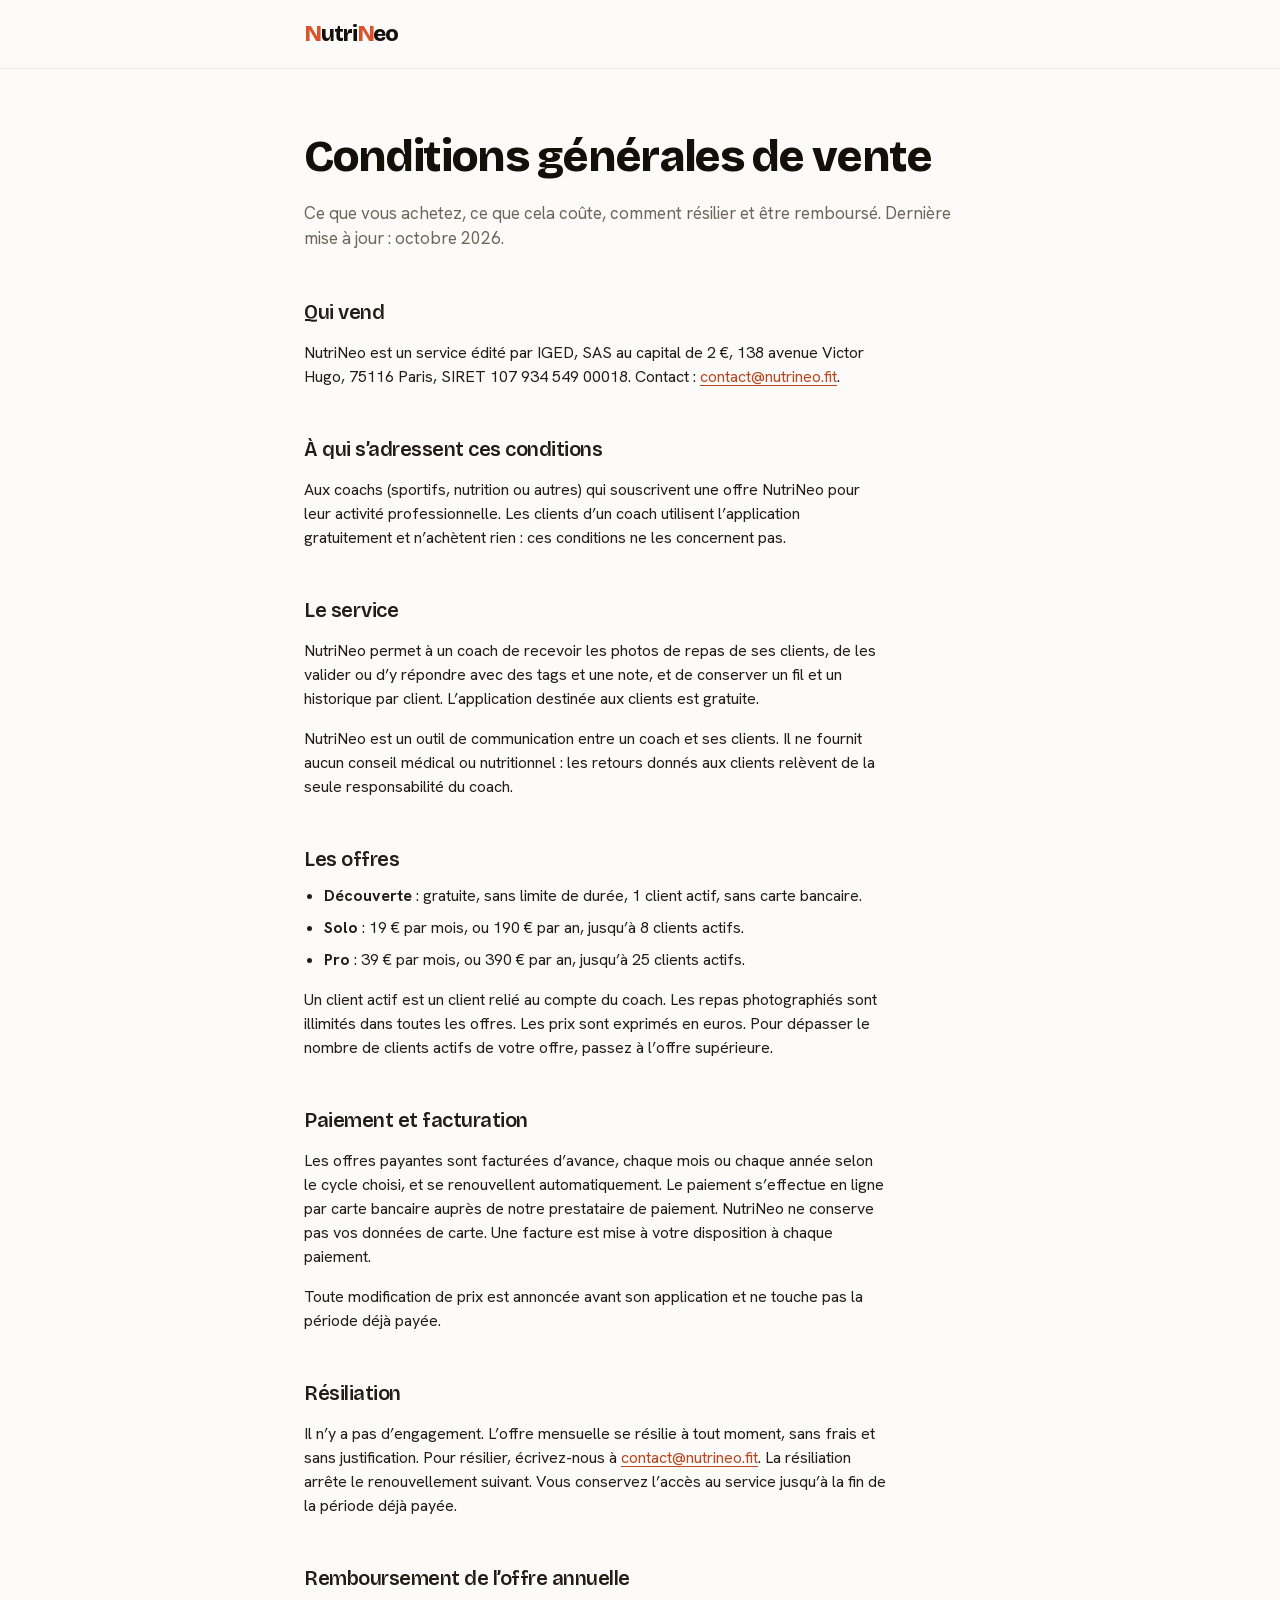
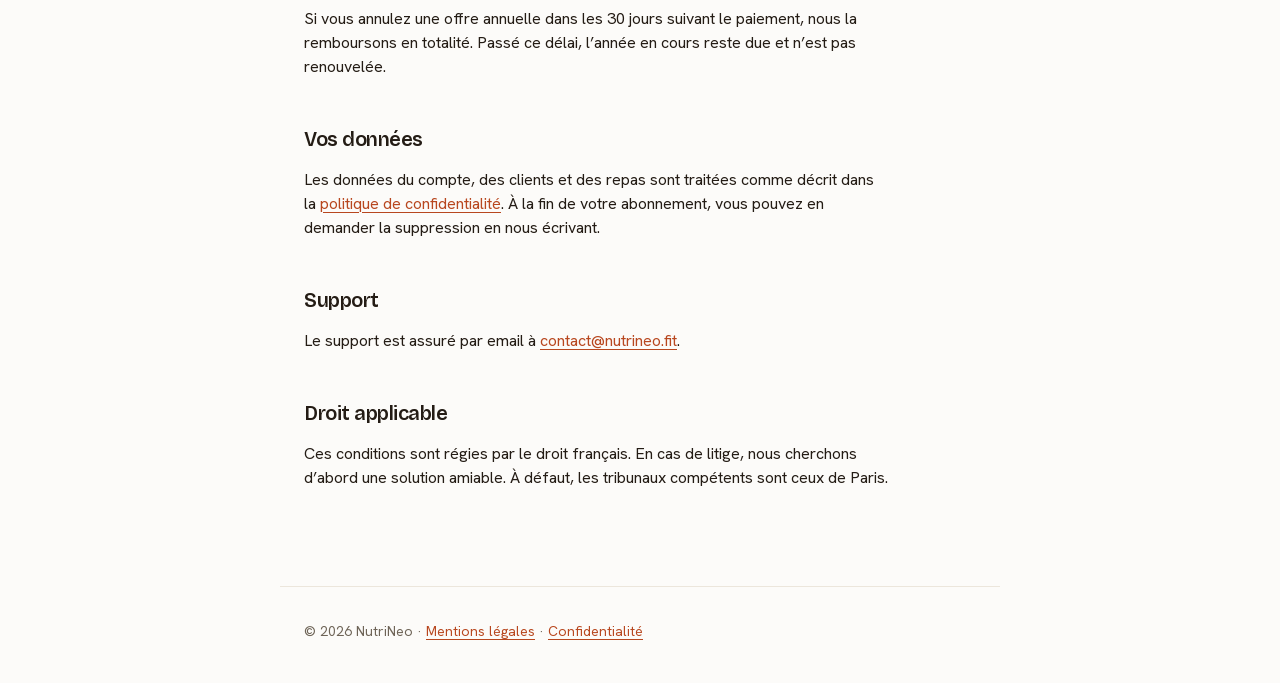
==== cgv/index.html @ e2a596f2 "Adresse contact@nutrineo.fit, CGV, SEO et aperçu de partage - Remplace l'adresse Yahoo par contact@n" ====
<!DOCTYPE html>
<html lang="fr">
<head>
<meta charset="UTF-8" />
<meta name="viewport" content="width=device-width, initial-scale=1" />
<title>Conditions générales de vente · NutriNeo</title>
<meta name="description" content="Conditions générales de vente de NutriNeo : offres, prix, facturation, résiliation et remboursement." />
<link rel="canonical" href="https://nutrineo.fit/cgv/" />
<link rel="icon" type="image/png" href="/assets/favicon.png" />
<link rel="stylesheet" href="/styles.css" />
<link rel="stylesheet" href="/legal.css" />
</head>
<body>

<nav class="legal-nav">
  <div class="legal-container">
    <a class="wordmark" href="/"><em>N</em>utri<em>N</em>eo</a>
  </div>
</nav>

<main class="legal-container legal">
  <h1>Conditions générales de vente</h1>
  <p class="legal-lede">Ce que vous achetez, ce que cela coûte, comment résilier et être remboursé. Dernière mise à jour : octobre 2026.</p>

  <h2>Qui vend</h2>
  <p>NutriNeo est un service édité par IGED, SAS au capital de 2 €, 138 avenue Victor Hugo, 75116 Paris, SIRET 107 934 549 00018. Contact : <a href="mailto:contact@nutrineo.fit">contact@nutrineo.fit</a>.</p>

  <h2>À qui s’adressent ces conditions</h2>
  <p>Aux coachs (sportifs, nutrition ou autres) qui souscrivent une offre NutriNeo pour leur activité professionnelle. Les clients d’un coach utilisent l’application gratuitement et n’achètent rien : ces conditions ne les concernent pas.</p>

  <h2>Le service</h2>
  <p>NutriNeo permet à un coach de recevoir les photos de repas de ses clients, de les valider ou d’y répondre avec des tags et une note, et de conserver un fil et un historique par client. L’application destinée aux clients est gratuite.</p>
  <p>NutriNeo est un outil de communication entre un coach et ses clients. Il ne fournit aucun conseil médical ou nutritionnel : les retours donnés aux clients relèvent de la seule responsabilité du coach.</p>

  <h2>Les offres</h2>
  <ul>
    <li><strong>Découverte</strong> : gratuite, sans limite de durée, 1 client actif, sans carte bancaire.</li>
    <li><strong>Solo</strong> : 19 € par mois, ou 190 € par an, jusqu’à 8 clients actifs.</li>
    <li><strong>Pro</strong> : 39 € par mois, ou 390 € par an, jusqu’à 25 clients actifs.</li>
  </ul>
  <p>Un client actif est un client relié au compte du coach. Les repas photographiés sont illimités dans toutes les offres. Les prix sont exprimés en euros. Pour dépasser le nombre de clients actifs de votre offre, passez à l’offre supérieure.</p>

  <h2>Paiement et facturation</h2>
  <p>Les offres payantes sont facturées d’avance, chaque mois ou chaque année selon le cycle choisi, et se renouvellent automatiquement. Le paiement s’effectue en ligne par carte bancaire auprès de notre prestataire de paiement. NutriNeo ne conserve pas vos données de carte. Une facture est mise à votre disposition à chaque paiement.</p>
  <p>Toute modification de prix est annoncée avant son application et ne touche pas la période déjà payée.</p>

  <h2>Résiliation</h2>
  <p>Il n’y a pas d’engagement. L’offre mensuelle se résilie à tout moment, sans frais et sans justification. Pour résilier, écrivez-nous à <a href="mailto:contact@nutrineo.fit">contact@nutrineo.fit</a>. La résiliation arrête le renouvellement suivant. Vous conservez l’accès au service jusqu’à la fin de la période déjà payée.</p>

  <h2>Remboursement de l’offre annuelle</h2>
  <p>Si vous annulez une offre annuelle dans les 30 jours suivant le paiement, nous la remboursons en totalité. Passé ce délai, l’année en cours reste due et n’est pas renouvelée.</p>

  <h2>Vos données</h2>
  <p>Les données du compte, des clients et des repas sont traitées comme décrit dans la <a href="/confidentialite/">politique de confidentialité</a>. À la fin de votre abonnement, vous pouvez en demander la suppression en nous écrivant.</p>

  <h2>Support</h2>
  <p>Le support est assuré par email à <a href="mailto:contact@nutrineo.fit">contact@nutrineo.fit</a>.</p>

  <h2>Droit applicable</h2>
  <p>Ces conditions sont régies par le droit français. En cas de litige, nous cherchons d’abord une solution amiable. À défaut, les tribunaux compétents sont ceux de Paris.</p>
</main>

<footer class="legal-container legal-footer">
  <p>© 2026 NutriNeo · <a href="/mentions-legales/">Mentions légales</a> · <a href="/confidentialite/">Confidentialité</a></p>
</footer>

</body>
</html>
---- styles.css ----
/* ──────────────────────────────────────────────────────────────
   NutriNeo Design System · global entry point
   Consumers link THIS file only. Import list · no rules here.
   ────────────────────────────────────────────────────────────── */
@import url('./tokens/fonts.css');
@import url('./tokens/colors.css');
@import url('./tokens/semantic.css');
@import url('./tokens/typography.css');
@import url('./tokens/spacing.css');
@import url('./tokens/radius.css');
@import url('./tokens/shadows.css');
---- legal.css ----
/* Legal pages (mentions légales, confidentialité) · plain editorial reading layout */
*, *::before, *::after { box-sizing: border-box; }
body {
  margin: 0;
  background: var(--surface-canvas);
  color: var(--text-primary);
  font: var(--weight-regular) var(--text-body)/var(--leading-body) var(--font-sans);
  -webkit-font-smoothing: antialiased;
}
a { color: var(--terracotta-700); text-underline-offset: 3px; text-decoration-thickness: 1px; }
a:hover { text-decoration-thickness: 2px; }
.legal-container { max-width: 720px; margin: 0 auto; padding: 0 var(--space-6); }

.legal-nav { border-bottom: 1px solid var(--border-default); }
.legal-nav .legal-container { height: 68px; display: flex; align-items: center; }
.wordmark {
  font: var(--weight-extrabold) 22px/1 var(--font-display);
  letter-spacing: -1.1px;
  color: var(--text-strong);
  text-decoration: none;
}
.wordmark em { font-style: normal; color: var(--terracotta-800); }

.legal { padding-block: var(--space-16) var(--space-20); }
.legal h1 {
  margin: 0;
  font: var(--weight-extrabold) clamp(32px, 4.4vw, 44px)/1.08 var(--font-display);
  letter-spacing: -0.03em;
  color: var(--text-strong);
}
.legal-lede { margin-top: var(--space-5); font-size: var(--text-h4); line-height: 1.5; color: var(--text-secondary); }
.legal h2 {
  margin: var(--space-12) 0 var(--space-3);
  font: var(--weight-semibold) var(--text-h3)/var(--leading-h3) var(--font-display);
  letter-spacing: var(--tracking-h3);
}
.legal p, .legal li { max-width: 65ch; }
.legal p + p { margin-top: var(--space-3); }
.legal ul { margin: 0; padding-left: var(--space-5); display: grid; gap: var(--space-2); }
.legal mark { background: var(--accent-amber-light); color: var(--accent-amber-dark); padding: 0 4px; }

.legal-footer { padding-block: var(--space-8) var(--space-10); border-top: 1px solid var(--border-default); }
.legal-footer p { margin: 0; font-size: var(--text-small); color: var(--text-secondary); }

:focus-visible { outline: 2px solid var(--color-primary); outline-offset: 3px; border-radius: 4px; }
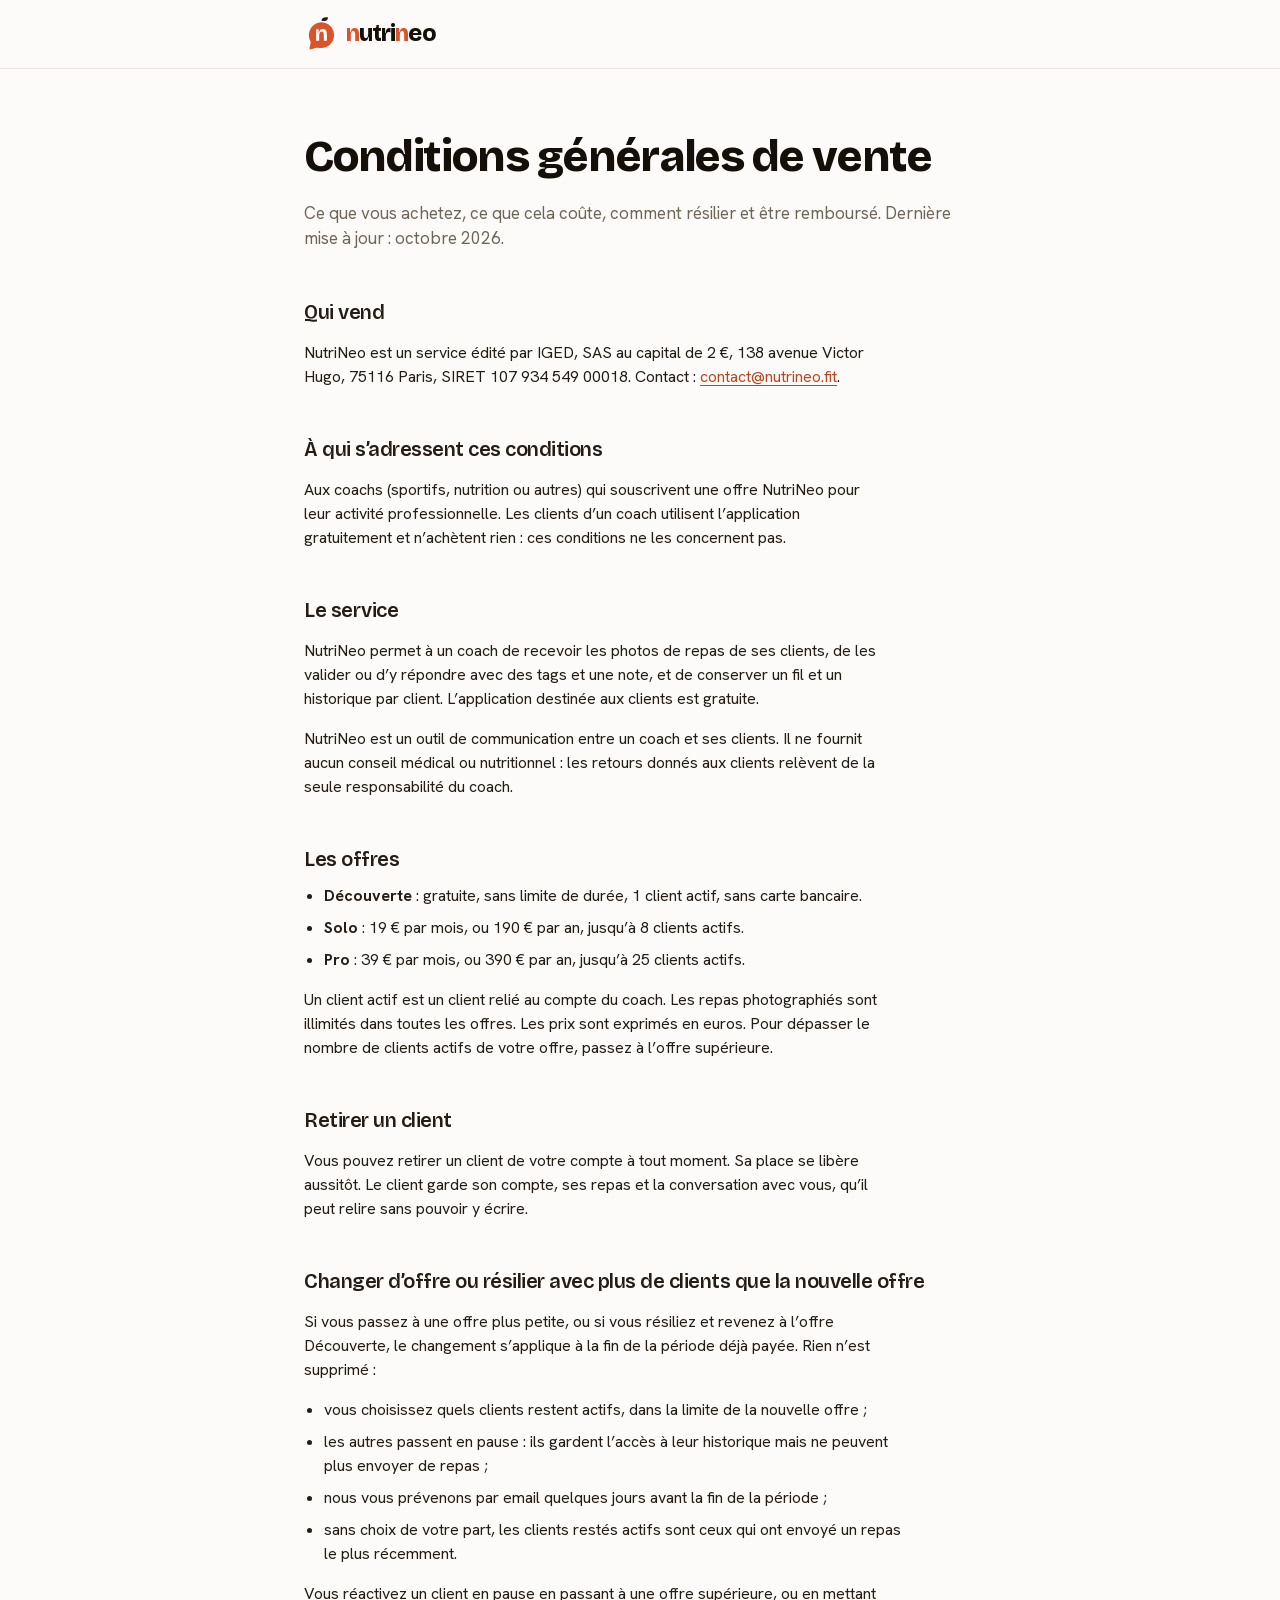
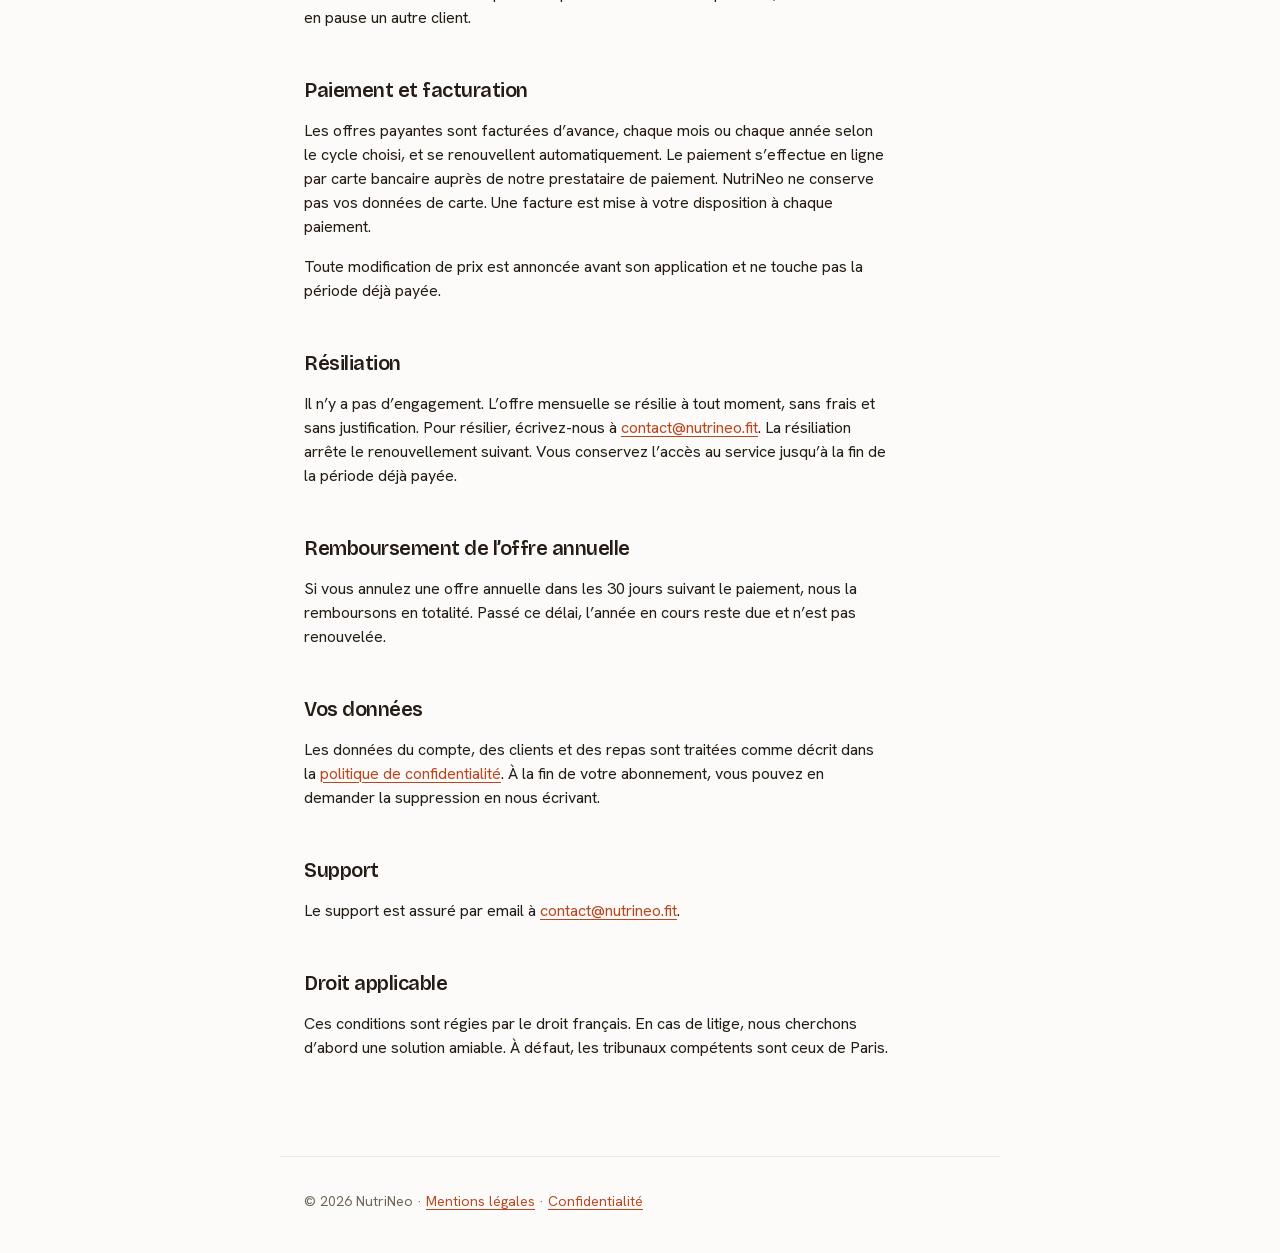
==== commit de10f247: "Nouveau logo : bulle-pomme, wordmark en minuscules, favicon et image de partage Co-Authored-By: Clau" ====
--- a/cgv/index.html
+++ b/cgv/index.html
@@ -6,7 +6,10 @@
 <title>Conditions générales de vente · NutriNeo</title>
 <meta name="description" content="Conditions générales de vente de NutriNeo : offres, prix, facturation, résiliation et remboursement." />
 <link rel="canonical" href="https://nutrineo.fit/cgv/" />
-<link rel="icon" type="image/png" href="/assets/favicon.png" />
+<link rel="icon" type="image/svg+xml" href="/assets/favicon.svg" />
+<link rel="icon" type="image/png" sizes="48x48" href="/assets/favicon.png" />
+<link rel="alternate icon" href="/favicon.ico" sizes="any" />
+<link rel="apple-touch-icon" href="/assets/apple-touch-icon.png" />
 <link rel="stylesheet" href="/styles.css" />
 <link rel="stylesheet" href="/legal.css" />
 </head>
@@ -14,7 +17,7 @@
 
 <nav class="legal-nav">
   <div class="legal-container">
-    <a class="wordmark" href="/"><em>N</em>utri<em>N</em>eo</a>
+    <a class="wordmark" href="/"><img class="wordmark-mark" src="/assets/symbol.svg" alt="" width="32" height="32" /><em>n</em>utri<em>n</em>eo</a>
   </div>
 </nav>
 
@@ -39,6 +42,19 @@
     <li><strong>Pro</strong> : 39 € par mois, ou 390 € par an, jusqu’à 25 clients actifs.</li>
   </ul>
   <p>Un client actif est un client relié au compte du coach. Les repas photographiés sont illimités dans toutes les offres. Les prix sont exprimés en euros. Pour dépasser le nombre de clients actifs de votre offre, passez à l’offre supérieure.</p>
+
+  <h2>Retirer un client</h2>
+  <p>Vous pouvez retirer un client de votre compte à tout moment. Sa place se libère aussitôt. Le client garde son compte, ses repas et la conversation avec vous, qu’il peut relire sans pouvoir y écrire.</p>
+
+  <h2>Changer d’offre ou résilier avec plus de clients que la nouvelle offre</h2>
+  <p>Si vous passez à une offre plus petite, ou si vous résiliez et revenez à l’offre Découverte, le changement s’applique à la fin de la période déjà payée. Rien n’est supprimé :</p>
+  <ul>
+    <li>vous choisissez quels clients restent actifs, dans la limite de la nouvelle offre ;</li>
+    <li>les autres passent en pause : ils gardent l’accès à leur historique mais ne peuvent plus envoyer de repas ;</li>
+    <li>nous vous prévenons par email quelques jours avant la fin de la période ;</li>
+    <li>sans choix de votre part, les clients restés actifs sont ceux qui ont envoyé un repas le plus récemment.</li>
+  </ul>
+  <p>Vous réactivez un client en pause en passant à une offre supérieure, ou en mettant en pause un autre client.</p>
 
   <h2>Paiement et facturation</h2>
   <p>Les offres payantes sont facturées d’avance, chaque mois ou chaque année selon le cycle choisi, et se renouvellent automatiquement. Le paiement s’effectue en ligne par carte bancaire auprès de notre prestataire de paiement. NutriNeo ne conserve pas vos données de carte. Une facture est mise à votre disposition à chaque paiement.</p>
--- a/legal.css
+++ b/legal.css
@@ -14,12 +14,14 @@
 .legal-nav { border-bottom: 1px solid var(--border-default); }
 .legal-nav .legal-container { height: 68px; display: flex; align-items: center; }
 .wordmark {
-  font: var(--weight-extrabold) 22px/1 var(--font-display);
-  letter-spacing: -1.1px;
+  font: var(--weight-extrabold) 23.5px/1 var(--font-display);
+  letter-spacing: -0.9px;
   color: var(--text-strong);
   text-decoration: none;
 }
 .wordmark em { font-style: normal; color: var(--terracotta-800); }
+.wordmark-mark { height: 1.5em; width: auto; margin-right: .28em; flex: none; }
+.wordmark { display: inline-flex; align-items: center; }
 
 .legal { padding-block: var(--space-16) var(--space-20); }
 .legal h1 {
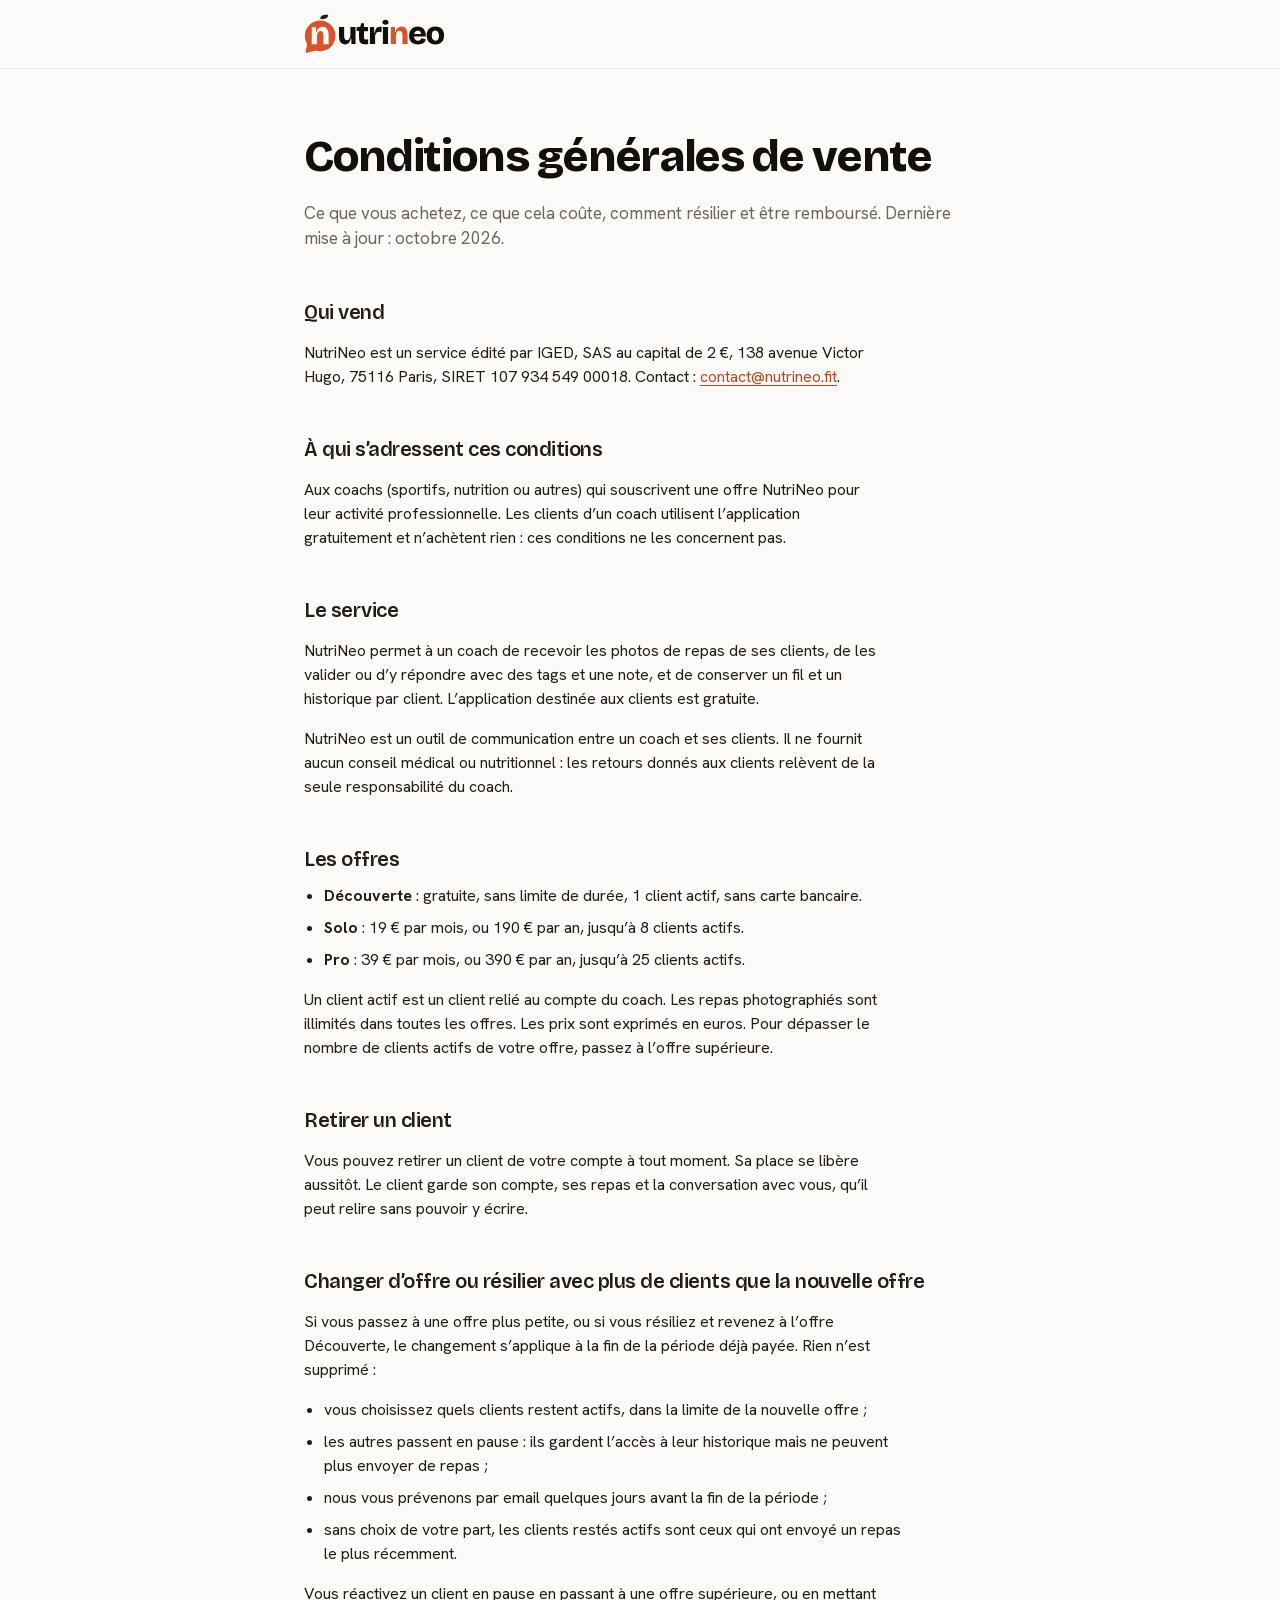
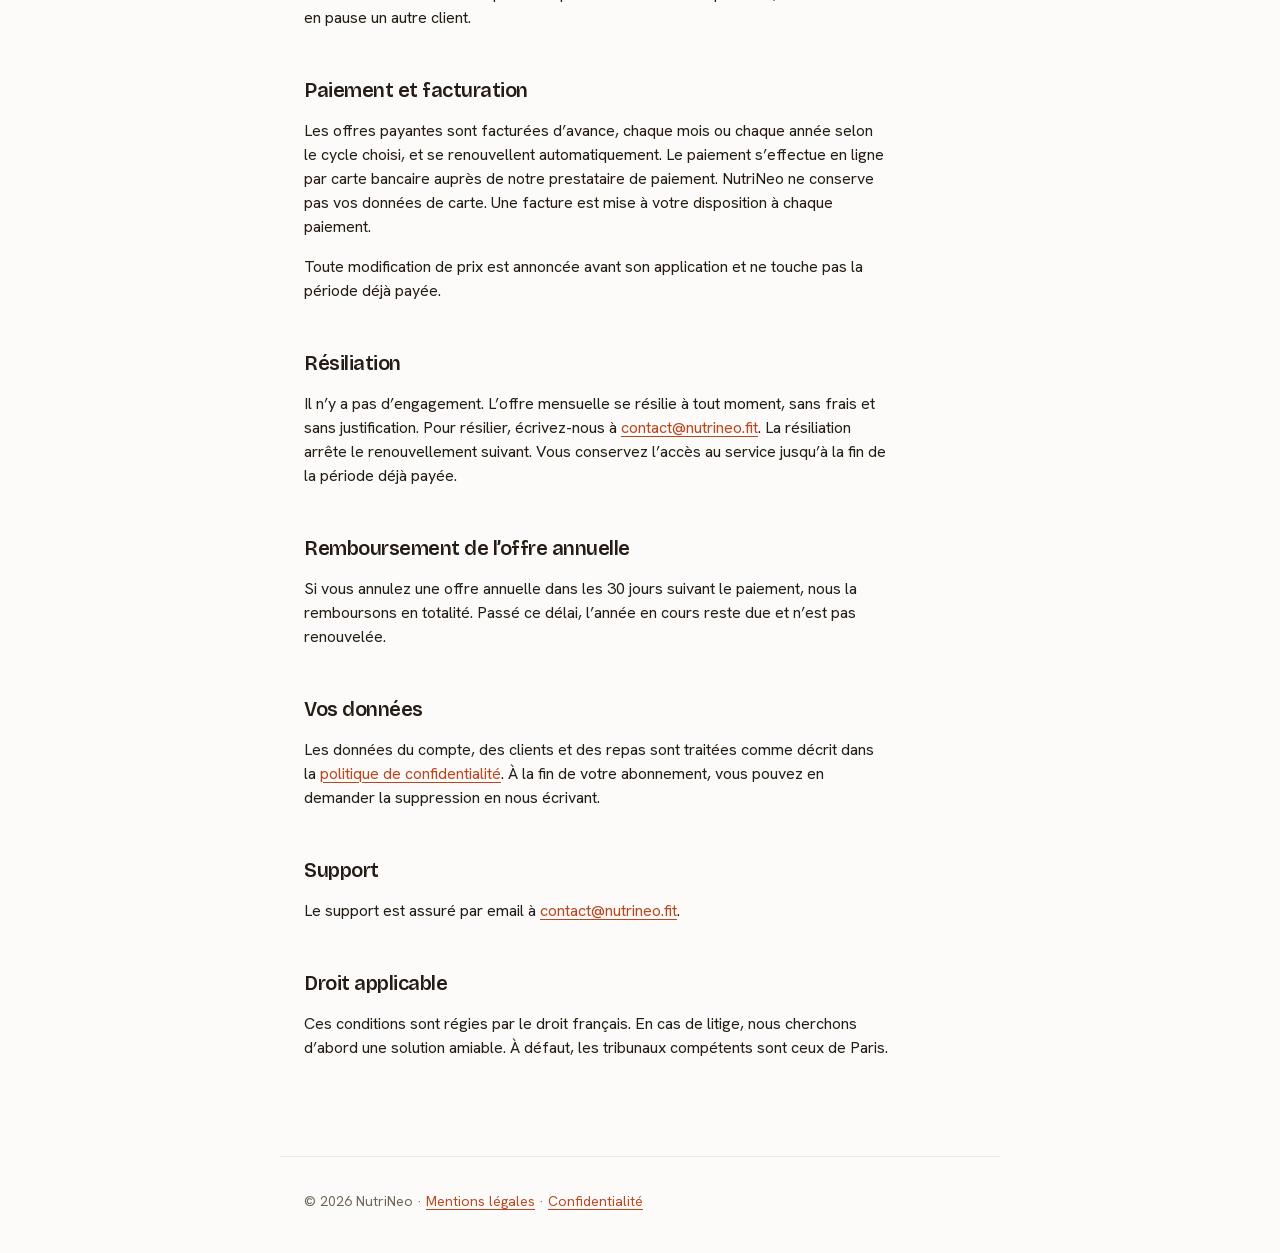
==== commit 91f98349: "Logo en lettre : le symbole remplace le premier n du wordmark Co-Authored-By: Claude Sonnet 5.5 <nor" ====
--- a/cgv/index.html
+++ b/cgv/index.html
@@ -17,7 +17,7 @@
 
 <nav class="legal-nav">
   <div class="legal-container">
-    <a class="wordmark" href="/"><img class="wordmark-mark" src="/assets/symbol.svg" alt="" width="32" height="32" /><em>n</em>utri<em>n</em>eo</a>
+    <a class="wordmark" href="/"><img class="wordmark-img" src="/assets/logo.svg" alt="NutriNeo" width="142" height="40" /></a>
   </div>
 </nav>
 
--- a/legal.css
+++ b/legal.css
@@ -20,7 +20,7 @@
   text-decoration: none;
 }
 .wordmark em { font-style: normal; color: var(--terracotta-800); }
-.wordmark-mark { height: 1.5em; width: auto; margin-right: .28em; flex: none; }
+.wordmark-img { display: block; height: 40px; width: auto; }
 .wordmark { display: inline-flex; align-items: center; }
 
 .legal { padding-block: var(--space-16) var(--space-20); }
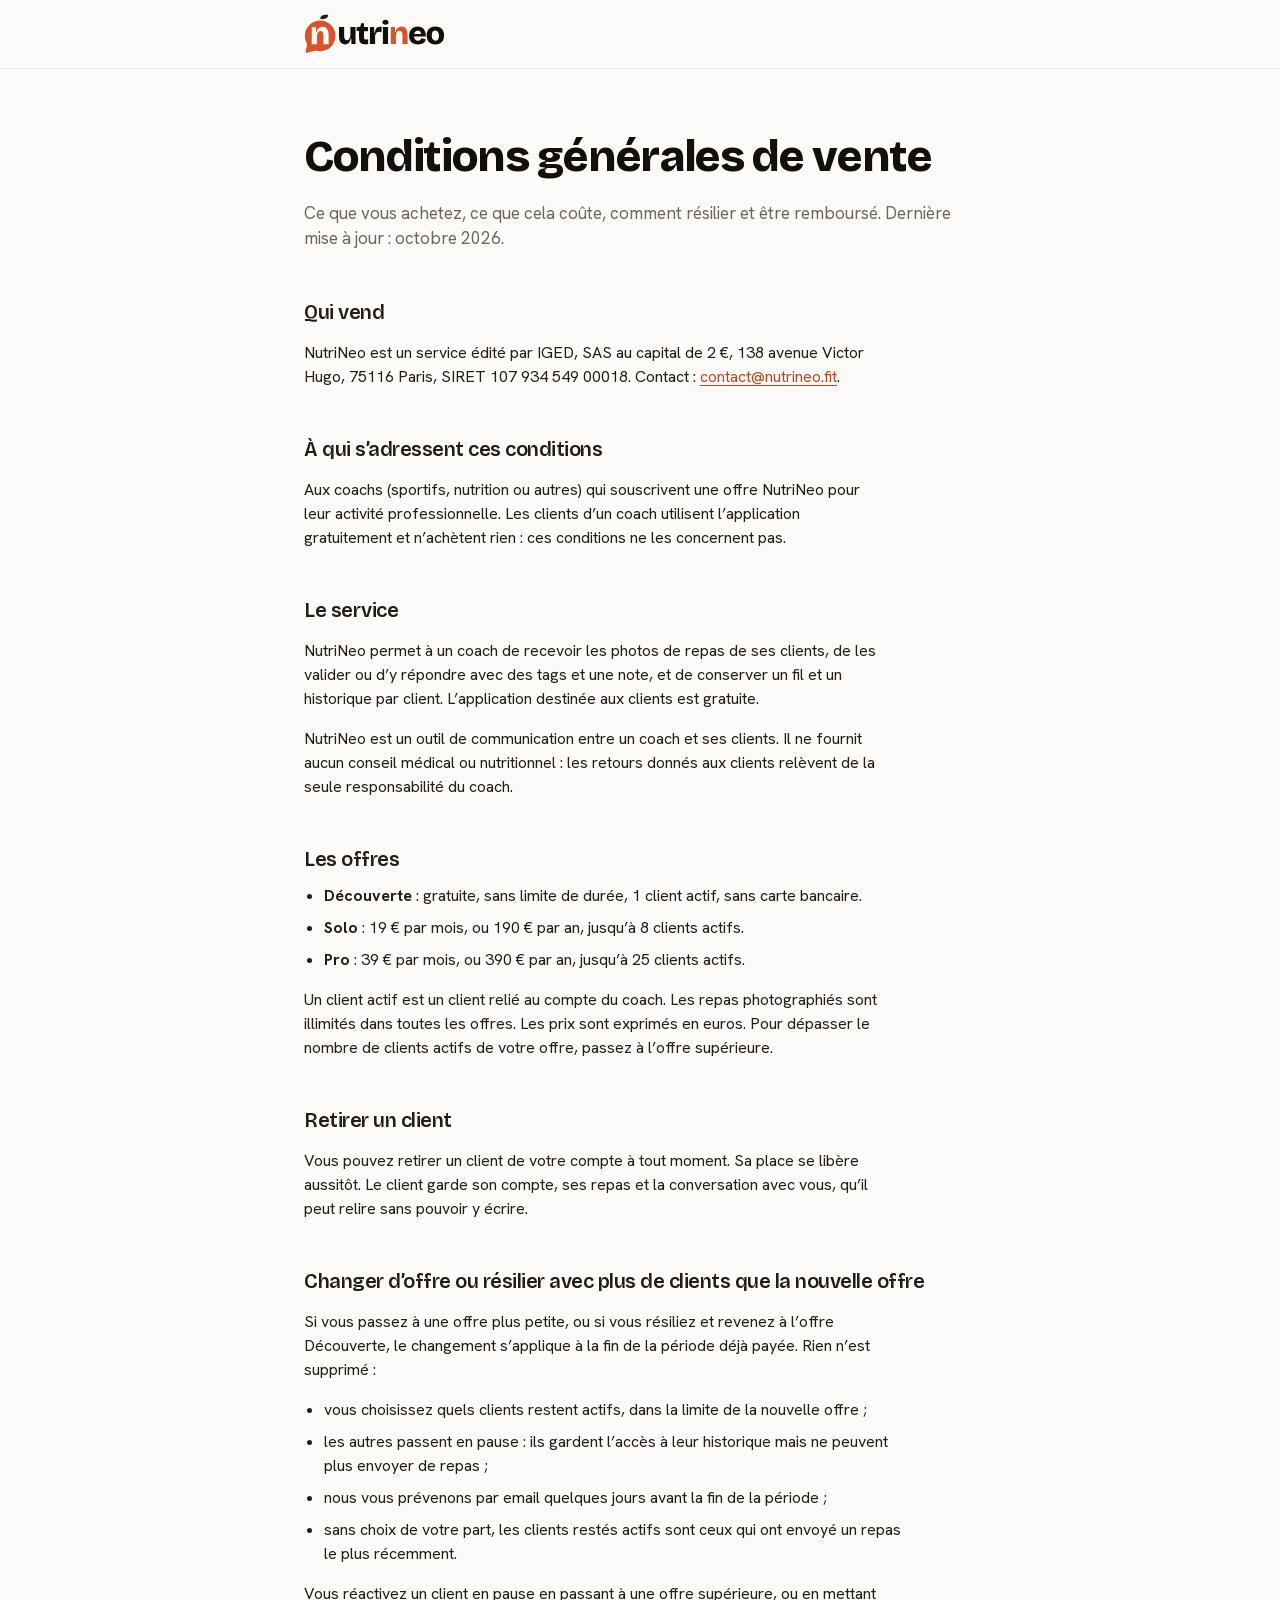
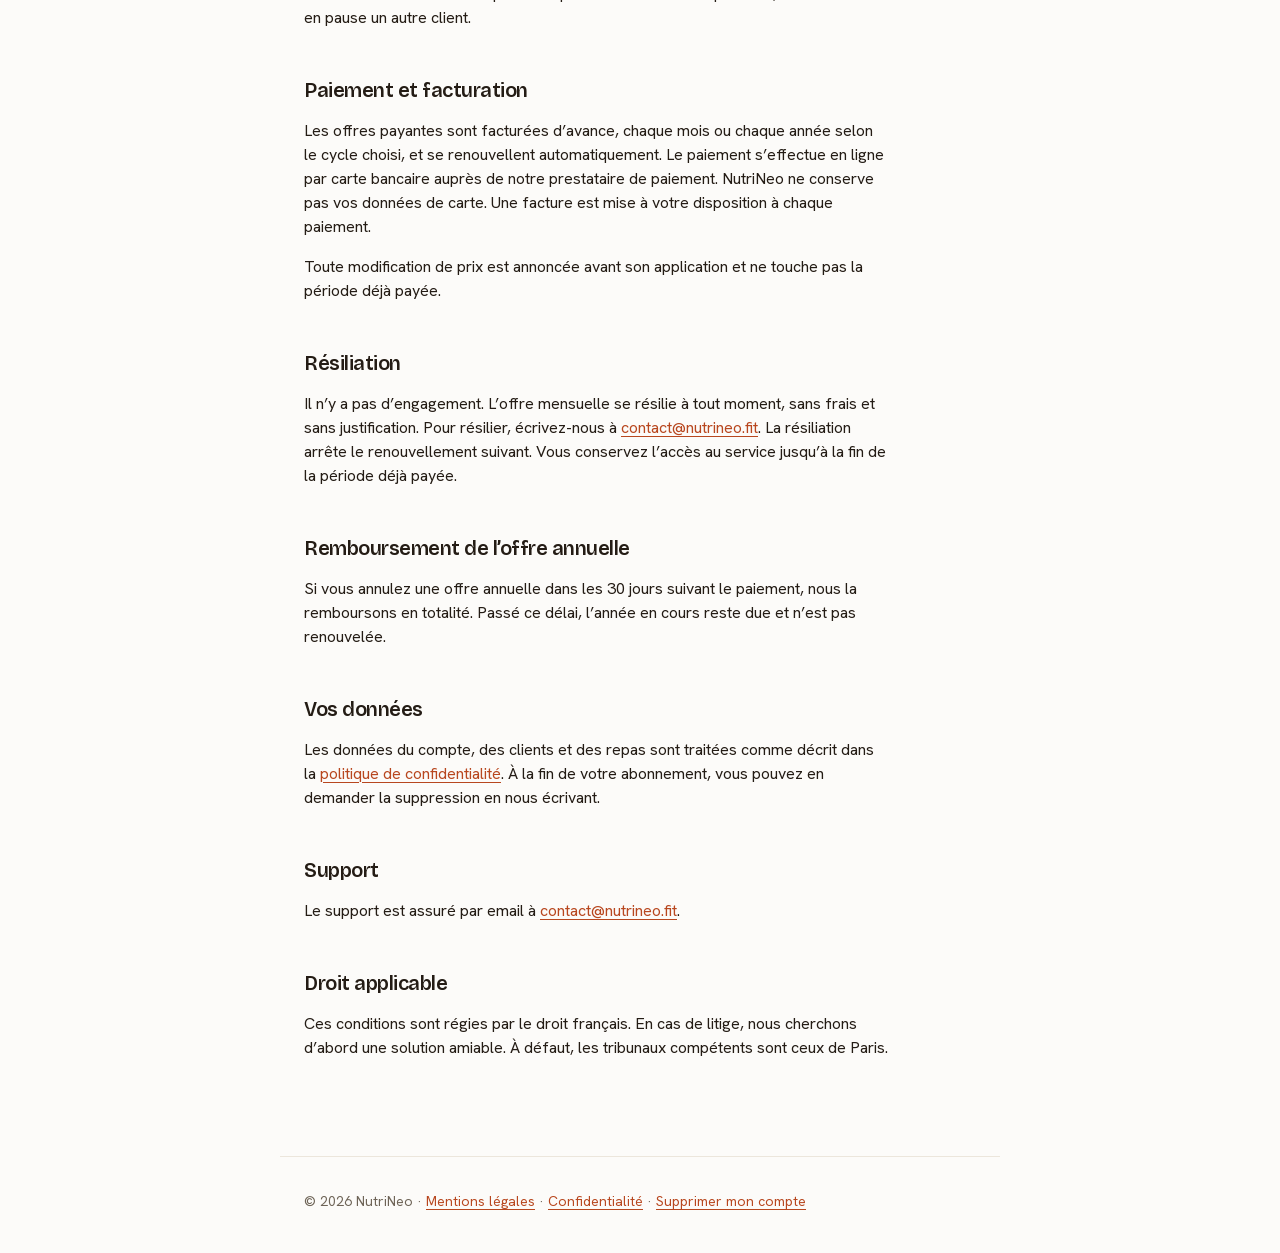
==== commit ed478c71: "Page de suppression de compte (URL exigée par Google Play) Connexion Firebase puis DELETE /api/auth/" ====
--- a/cgv/index.html
+++ b/cgv/index.html
@@ -77,7 +77,7 @@
 </main>
 
 <footer class="legal-container legal-footer">
-  <p>© 2026 NutriNeo · <a href="/mentions-legales/">Mentions légales</a> · <a href="/confidentialite/">Confidentialité</a></p>
+  <p>© 2026 NutriNeo · <a href="/mentions-legales/">Mentions légales</a> · <a href="/confidentialite/">Confidentialité</a> · <a href="/suppression-compte/">Supprimer mon compte</a></p>
 </footer>
 
 </body>
